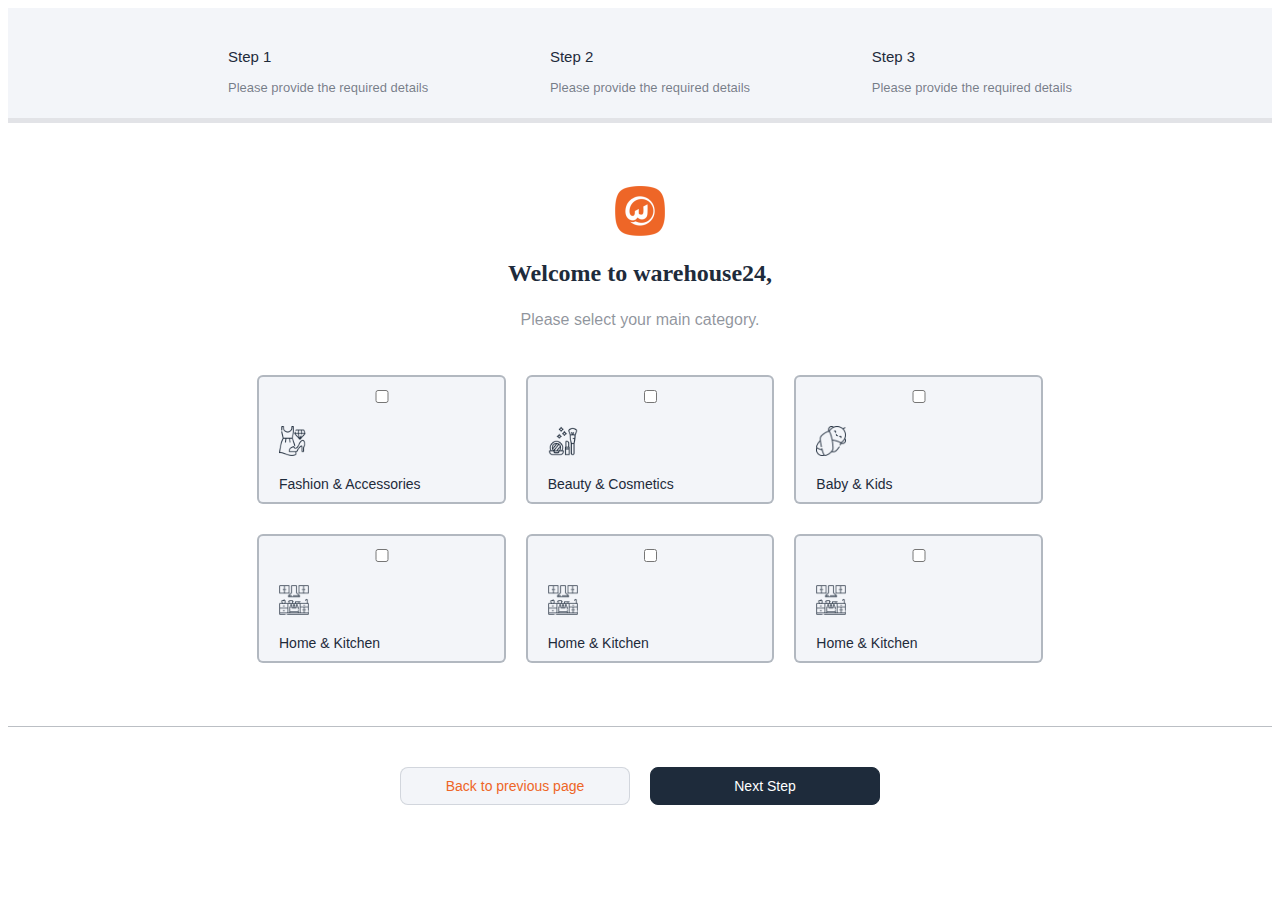
==== index.html @ 37d698c2 "new signup flow for vendors" ====
<!DOCTYPE html>
<html lang="en">
  <head>
    <meta charset="UTF-8" />
    <meta http-equiv="X-UA-Compatible" content="IE=edge" />
    <meta name="viewport" content="width=device-width, initial-scale=1.0" />
    <title>Warehouse24</title>
    <!-- Bootstrap -->
    <link
      href="https://cdn.jsdelivr.net/npm/bootstrap@5.3.0-alpha3/dist/css/bootstrap.min.css"
      rel="stylesheet"
      integrity="sha384-KK94CHFLLe+nY2dmCWGMq91rCGa5gtU4mk92HdvYe+M/SXH301p5ILy+dN9+nJOZ"
      crossorigin="anonymous"
    />

    <!-- Font awesome -->
    <link
      rel="stylesheet"
      href="https://cdnjs.cloudflare.com/ajax/libs/font-awesome/6.4.0/css/all.min.css"
      integrity="sha512-iecdLmaskl7CVkqkXNQ/ZH/XLlvWZOJyj7Yy7tcenmpD1ypASozpmT/E0iPtmFIB46ZmdtAc9eNBvH0H/ZpiBw=="
      crossorigin="anonymous"
      referrerpolicy="no-referrer"
    />
    <!-- Global CSS -->
    <link rel="stylesheet" href="style.css" />
  </head>
  <body>
    <!-- Header -->
    <div class="head">
      <div class="steps">
        <div class="checks">
          <i class="fa-regular fa-circle-check"></i>
        </div>
        <div class="details">
          <h3>Step 1</h3>
          <p>Please provide the required details</p>
        </div>
      </div>
      <div class="steps">
        <div class="checks">
          <i class="fa-regular fa-circle-check"></i>
        </div>
        <div class="details">
          <h3>Step 2</h3>
          <p>Please provide the required details</p>
        </div>
      </div>
      <div class="steps">
        <div class="checks">
          <i class="fa-regular fa-circle-check"></i>
        </div>
        <div class="details">
          <h3>Step 3</h3>
          <p>Please provide the required details</p>
        </div>
      </div>
    </div>

    <!-- Body -->
    <section class="form">
      <center>
        <img src="./images/logo.png" alt="logo" width="50px" />
        <h3>Welcome to warehouse24,</h3>
        <p>Please select your main category.</p>
      </center>

      <!-- categories -->
      <form action="#" class="categories">
        <div class="input">
          <input
            class="form-check-input"
            type="checkbox"
            value=""
            id="flexCheckDefault"
          />
          <img src="./images/fashion.png" alt="" width="30px" />
          <label class="form-check-label" for="flexCheckDefault">
            Fashion & Accessories
          </label>
        </div>
        <div class="input">
          <input
            class="form-check-input"
            type="checkbox"
            value=""
            id="flexCheckDefault"
          />
          <img src="./images/beauty.png" alt="" width="30px" />
          <label class="form-check-label" for="flexCheckDefault">
            Beauty & Cosmetics
          </label>
        </div>
        <div class="input">
          <input
            class="form-check-input"
            type="checkbox"
            value=""
            id="flexCheckDefault"
          />
          <img src="./images/baby.png" alt="" width="30px" />
          <label class="form-check-label" for="flexCheckDefault">
            Baby & Kids
          </label>
        </div>
        <div class="input">
          <input
            class="form-check-input"
            type="checkbox"
            value=""
            id="flexCheckDefault"
          />
          <img src="./images/home.png" alt="" width="30px" />
          <label class="form-check-label" for="flexCheckDefault">
            Home & Kitchen
          </label>
        </div>
        <div class="input">
          <input
            class="form-check-input"
            type="checkbox"
            value=""
            id="flexCheckDefault"
          />
          <img src="./images/home.png" alt="" width="30px" />
          <label class="form-check-label" for="flexCheckDefault">
            Home & Kitchen
          </label>
        </div>
        <div class="input">
          <input
            class="form-check-input"
            type="checkbox"
            value=""
            id="flexCheckDefault"
          />
          <img src="./images/home.png" alt="" width="30px" />
          <label class="form-check-label" for="flexCheckDefault">
            Home & Kitchen
          </label>
        </div>
      </form>
    </section>

    <!-- footer -->
    <div class="page">
      <button class="prev">
        <i class="fa-solid fa-left-long"></i> Back to previous page
      </button>
      <button class="next">
        Next Step <i class="fa-solid fa-right-long"></i>
      </button>
    </div>
    <script
      src="https://cdn.jsdelivr.net/npm/bootstrap@5.3.0-alpha3/dist/js/bootstrap.bundle.min.js"
      integrity="sha384-ENjdO4Dr2bkBIFxQpeoTz1HIcje39Wm4jDKdf19U8gI4ddQ3GYNS7NTKfAdVQSZe"
      crossorigin="anonymous"
    ></script>
  </body>
</html>
---- style.css ----
html {
  margin: 0;
  padding: 0;
  box-sizing: border-box;
  scroll-behavior: smooth;
  font-family: "Poppins", sans-serif;
}

.head {
  background-color: #f3f5f9;
  padding: 20px 200px 10px 200px;
  display: flex;
  justify-content: space-between;
  border-bottom: 5px solid #e2e3e7;
}

.steps {
  display: flex;
  justify-content: flex-start;
}

.checks i {
  color: #ee6627;
}
.details {
  padding-left: 20px;
  padding-top: 0px;
  margin-top: -15px;
}

.details h3 {
  color: #1e2b3b;
  font-family: "Poppins", sans-serif;
  font-size: 15px;
  font-weight: 500;
  padding-top: 20px;
}

.details p {
  color: #1e2b3b99;
  font-size: 13px;
  font-weight: 500;
}

.form {
  padding: 5% 4%;
  border-bottom: 1px solid #1e2b3b4d;
  border-width: 85%;
}

.categories {
  padding: 0% 6%;
  display: flex;
  justify-content: center;
  flex-wrap: wrap;
}
.form h3 {
  font-size: 24px;
  color: #1e2b3b;
  font-family: "Lora";
  font-weight: 600;
  margin-top: 20px;
}

.form p {
  font-size: 16px;
  color: #1e2b3b80;
  font-weight: 500;
}

.input {
  display: flex;
  flex-direction: column;
  background-color: #f3f5f9;
  border-radius: 6px;
  padding: 10px 20px;
  border: 2px solid #1e2b3b4d;
  width: 20%;
  margin-left: 20px;
  margin-top: 30px;
}

.input:hover {
  border: 3px solid #ee6627;
  background-color: #ee662713;
}

.input img {
  padding: 20px 0px;
}

.input label {
  color: #1e2b3b;
  font-weight: 500;
  font-size: 14px;
}

.page {
  padding-top: 30px;
  display: flex;
  justify-content: center;
  padding-bottom: 50px;
}

.page button {
  width: 230px;
  padding: 10px;
  border-radius: 8px;
  margin: 10px;
  font-size: 14px;
  font-weight: 500;
}

.page .prev {
  background-color: #f3f5f9;
  border: 1px solid #1e2b3b26;
  color: #ee6627;
}

.page .next {
  background-color: #1e2b3b;
  color: #fff;
  border: 1px solid #1e2b3b;
}
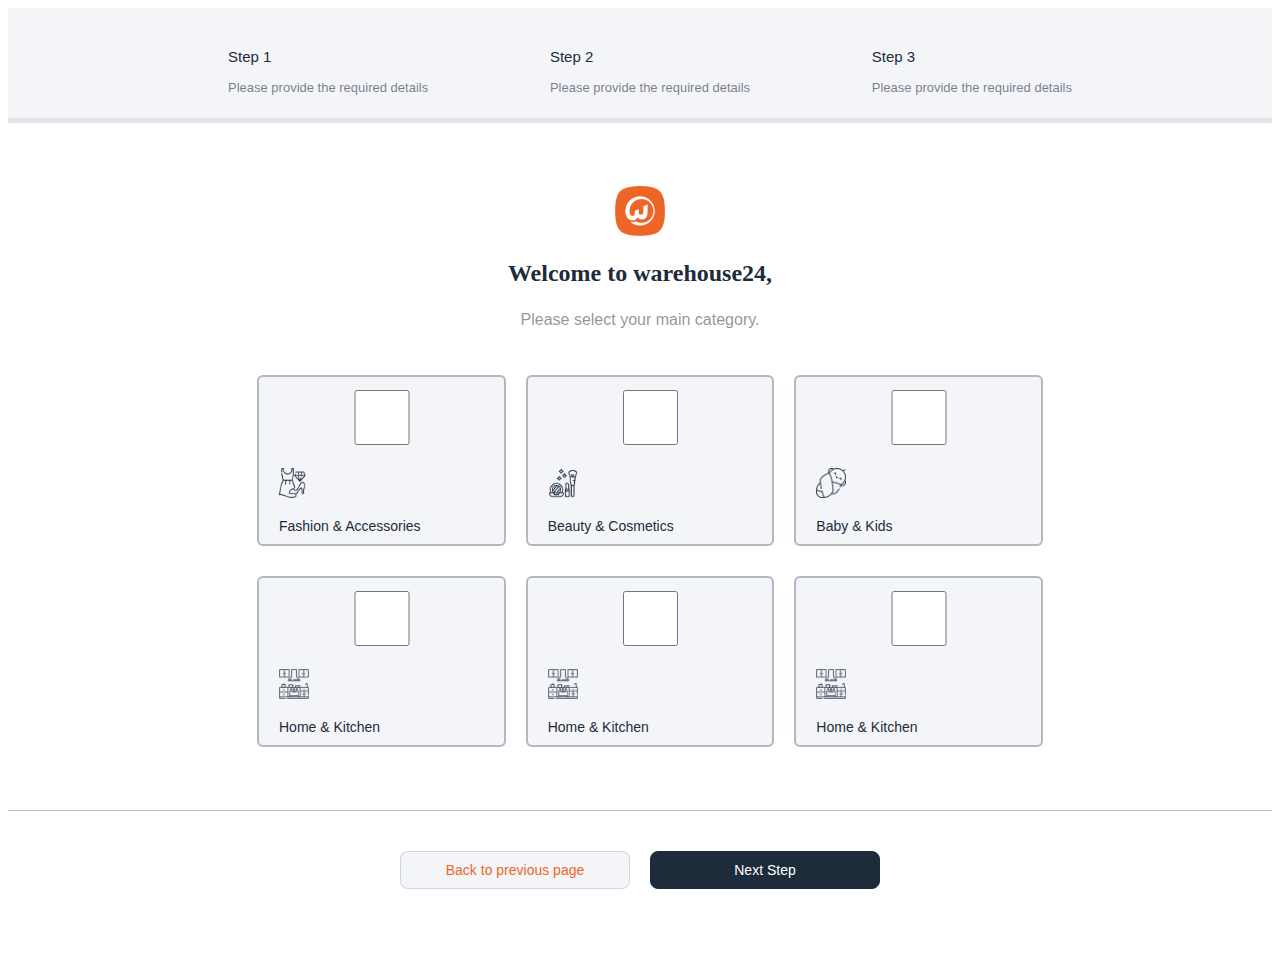
==== commit ef24b651: "latest update" ====
--- a/index.html
+++ b/index.html
@@ -58,95 +58,111 @@
 
     <!-- Body -->
     <section class="form">
-      <center>
-        <img src="./images/logo.png" alt="logo" width="50px" />
-        <h3>Welcome to warehouse24,</h3>
-        <p>Please select your main category.</p>
-      </center>
+      <form id="regForm" action="#">
+        <div class="tab">
+          <center>
+            <img src="./images/logo.png" alt="logo" width="50px" />
+            <h3>Welcome to warehouse24,</h3>
+            <p>Please select your main category.</p>
+          </center>
 
-      <!-- categories -->
-      <form action="#" class="categories">
-        <div class="input">
-          <input
-            class="form-check-input"
-            type="checkbox"
-            value=""
-            id="flexCheckDefault"
-          />
-          <img src="./images/fashion.png" alt="" width="30px" />
-          <label class="form-check-label" for="flexCheckDefault">
-            Fashion & Accessories
-          </label>
-        </div>
-        <div class="input">
-          <input
-            class="form-check-input"
-            type="checkbox"
-            value=""
-            id="flexCheckDefault"
-          />
-          <img src="./images/beauty.png" alt="" width="30px" />
-          <label class="form-check-label" for="flexCheckDefault">
-            Beauty & Cosmetics
-          </label>
-        </div>
-        <div class="input">
-          <input
-            class="form-check-input"
-            type="checkbox"
-            value=""
-            id="flexCheckDefault"
-          />
-          <img src="./images/baby.png" alt="" width="30px" />
-          <label class="form-check-label" for="flexCheckDefault">
-            Baby & Kids
-          </label>
-        </div>
-        <div class="input">
-          <input
-            class="form-check-input"
-            type="checkbox"
-            value=""
-            id="flexCheckDefault"
-          />
-          <img src="./images/home.png" alt="" width="30px" />
-          <label class="form-check-label" for="flexCheckDefault">
-            Home & Kitchen
-          </label>
-        </div>
-        <div class="input">
-          <input
-            class="form-check-input"
-            type="checkbox"
-            value=""
-            id="flexCheckDefault"
-          />
-          <img src="./images/home.png" alt="" width="30px" />
-          <label class="form-check-label" for="flexCheckDefault">
-            Home & Kitchen
-          </label>
-        </div>
-        <div class="input">
-          <input
-            class="form-check-input"
-            type="checkbox"
-            value=""
-            id="flexCheckDefault"
-          />
-          <img src="./images/home.png" alt="" width="30px" />
-          <label class="form-check-label" for="flexCheckDefault">
-            Home & Kitchen
-          </label>
+          <!-- categories -->
+
+          <div class="categories">
+            <div class="input">
+              <input
+                class="form-check-input"
+                type="checkbox"
+                value=""
+                id="flexCheckDefault"
+                oninput="this.className = ''"
+              />
+              <img src="./images/fashion.png" alt="" width="30px" />
+              <label class="form-check-label" for="flexCheckDefault">
+                Fashion & Accessories
+              </label>
+            </div>
+            <div class="input">
+              <input
+                class="form-check-input"
+                type="checkbox"
+                value=""
+                id="flexCheckDefault"
+                oninput="this.className = ''"
+              />
+              <img src="./images/beauty.png" alt="" width="30px" />
+              <label class="form-check-label" for="flexCheckDefault">
+                Beauty & Cosmetics
+              </label>
+            </div>
+            <div class="input">
+              <input
+                class="form-check-input"
+                type="checkbox"
+                value=""
+                id="flexCheckDefault"
+                oninput="this.className = ''"
+              />
+              <img src="./images/baby.png" alt="" width="30px" />
+              <label class="form-check-label" for="flexCheckDefault">
+                Baby & Kids
+              </label>
+            </div>
+            <div class="input">
+              <input
+                class="form-check-input"
+                type="checkbox"
+                value=""
+                id="flexCheckDefault"
+                oninput="this.className = ''"
+              />
+              <img src="./images/home.png" alt="" width="30px" />
+              <label class="form-check-label" for="flexCheckDefault">
+                Home & Kitchen
+              </label>
+            </div>
+            <div class="input">
+              <input
+                class="form-check-input"
+                type="checkbox"
+                value=""
+                id="flexCheckDefault"
+                oninput="this.className = ''"
+              />
+              <img src="./images/home.png" alt="" width="30px" />
+              <label class="form-check-label" for="flexCheckDefault">
+                Home & Kitchen
+              </label>
+            </div>
+            <div class="input">
+              <input
+                class="form-check-input"
+                type="checkbox"
+                value=""
+                id="flexCheckDefault"
+                oninput="this.className = ''"
+              />
+              <img src="./images/home.png" alt="" width="30px" />
+              <label class="form-check-label" for="flexCheckDefault">
+                Home & Kitchen
+              </label>
+            </div>
+          </div>
         </div>
       </form>
     </section>
 
     <!-- footer -->
     <div class="page">
-      <button class="prev">
+      <button class="prev" type="button" id="prevBtn" onclick="nextPrev(-1)">
         <i class="fa-solid fa-left-long"></i> Back to previous page
       </button>
-      <button class="next">
+      <button
+        class="next"
+        type="button"
+        id="nextBtn"
+        onclick="window.location.href='about.html'"
+      >
         Next Step <i class="fa-solid fa-right-long"></i>
       </button>
     </div>
@@ -155,5 +171,6 @@
       integrity="sha384-ENjdO4Dr2bkBIFxQpeoTz1HIcje39Wm4jDKdf19U8gI4ddQ3GYNS7NTKfAdVQSZe"
       crossorigin="anonymous"
     ></script>
+    <!-- <script src="main.js"></script> -->
   </body>
 </html>
--- a/style.css
+++ b/style.css
@@ -13,6 +13,14 @@
   justify-content: space-between;
   border-bottom: 5px solid #e2e3e7;
 }
+
+input,
+select {
+  height: 55px;
+}
+/* .tab {
+  display: none;
+} */
 
 .steps {
   display: flex;
@@ -122,3 +130,19 @@
   color: #fff;
   border: 1px solid #1e2b3b;
 }
+
+.tab-about {
+  padding-top: 80px;
+  padding-left: 6%;
+  padding-right: 6%;
+}
+.about {
+  padding: 1% 6%;
+}
+
+.about label {
+  color: #1e2b3b80;
+  font-size: 14px;
+  font-weight: 500;
+  line-height: 40px;
+}
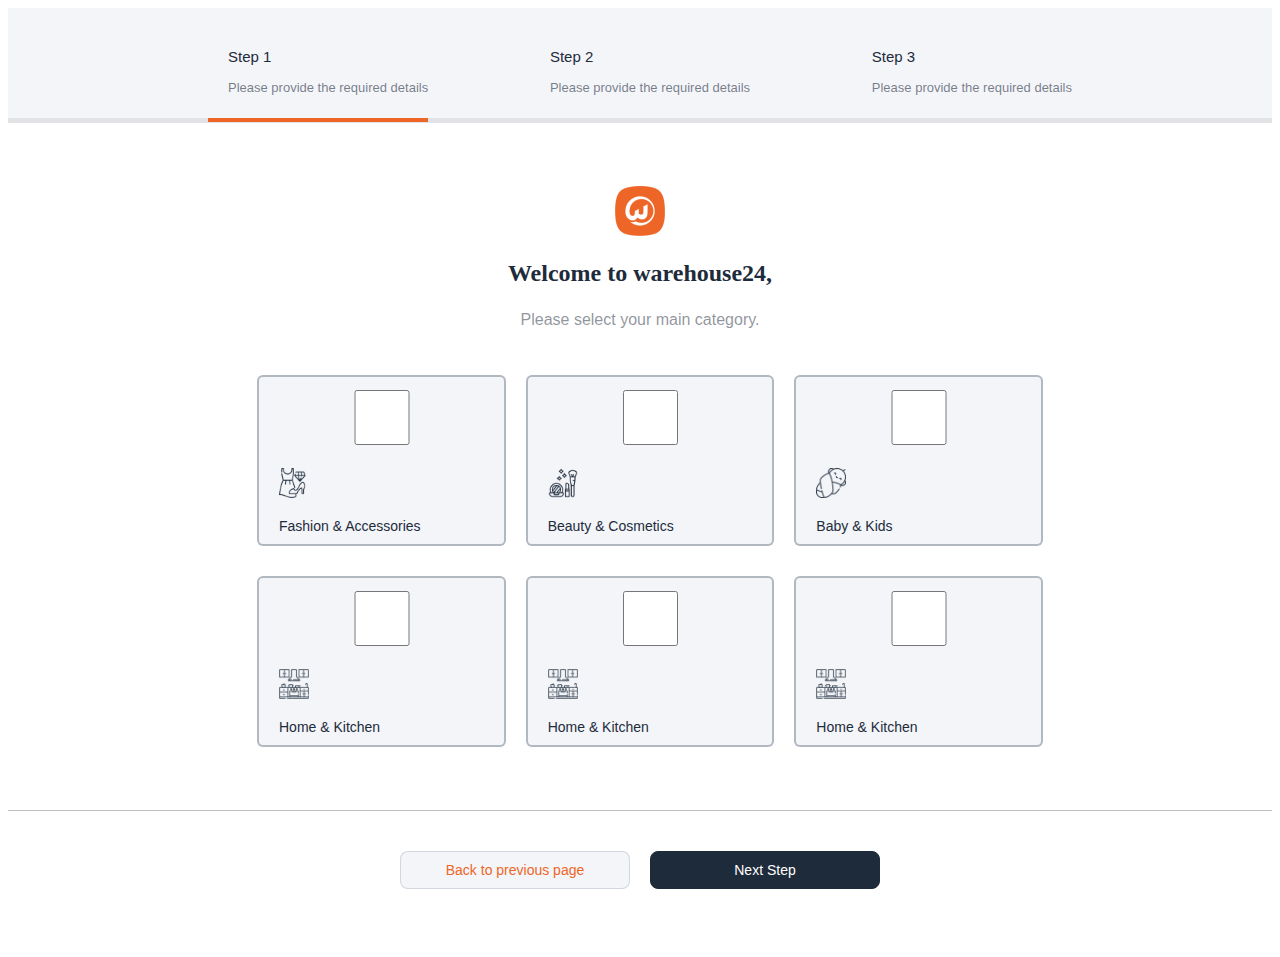
==== commit 49a57147: "latest update" ====
--- a/index.html
+++ b/index.html
@@ -31,7 +31,7 @@
         <div class="checks">
           <i class="fa-regular fa-circle-check"></i>
         </div>
-        <div class="details">
+        <div class="details active">
           <h3>Step 1</h3>
           <p>Please provide the required details</p>
         </div>
@@ -171,6 +171,5 @@
       integrity="sha384-ENjdO4Dr2bkBIFxQpeoTz1HIcje39Wm4jDKdf19U8gI4ddQ3GYNS7NTKfAdVQSZe"
       crossorigin="anonymous"
     ></script>
-    <!-- <script src="main.js"></script> -->
   </body>
 </html>
--- a/style.css
+++ b/style.css
@@ -18,9 +18,6 @@
 select {
   height: 55px;
 }
-/* .tab {
-  display: none;
-} */
 
 .steps {
   display: flex;
@@ -29,6 +26,12 @@
 
 .checks i {
   color: #ee6627;
+}
+
+.steps .active {
+  padding-bottom: 10px;
+  border-bottom: 4px solid #ee6627;
+  margin-bottom: -14px;
 }
 .details {
   padding-left: 20px;
